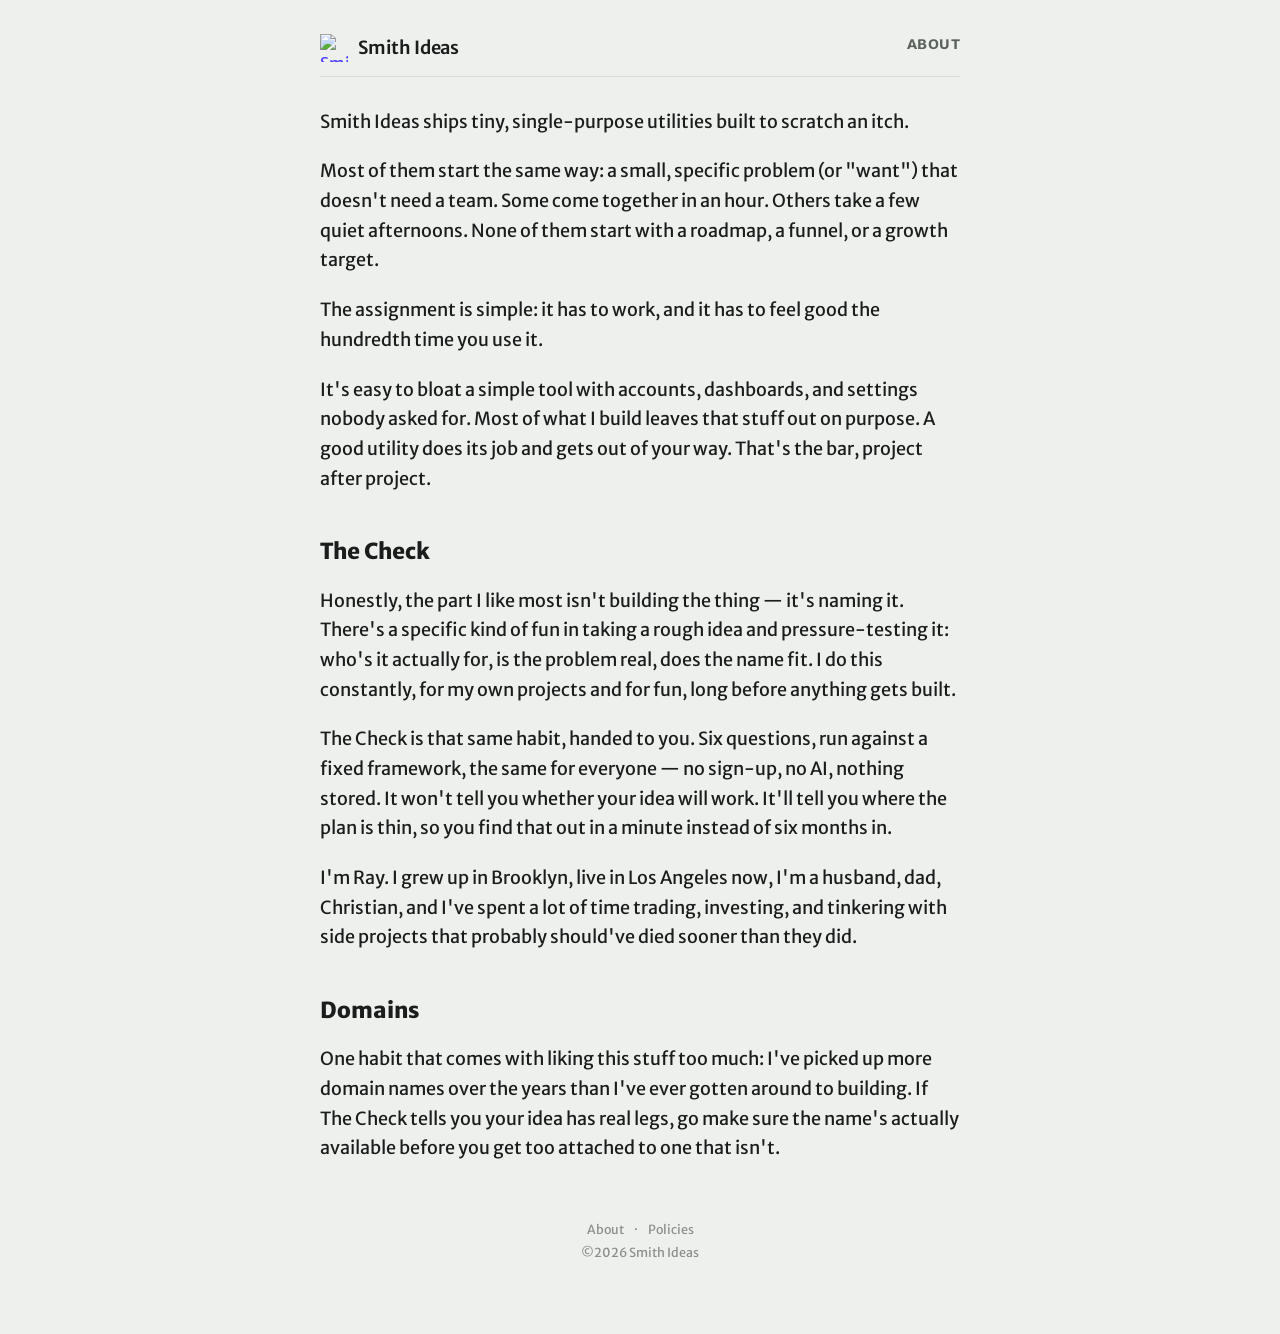
==== about.html @ cb79c031 "Add files via upload" ====
<!DOCTYPE html>
<html lang="en">
<head>
<meta charset="UTF-8">
<meta name="viewport" content="width=device-width, initial-scale=1.0">
<title>About — Smith Ideas</title>
<link rel="preconnect" href="https://fonts.googleapis.com">
<link rel="preconnect" href="https://fonts.gstatic.com" crossorigin>
<link href="https://fonts.googleapis.com/css2?family=Merriweather+Sans:ital,wght@0,400;0,500;0,600;0,700;0,800;1,400&display=swap" rel="stylesheet">
<link rel="icon" type="image/png" href="assets/logo.png">
<link rel="stylesheet" href="style.css">
</head>
<body>
<div class="wrap">

  <header class="site-header">
    <div class="brand">
      <a href="index.html" style="display:flex; align-items:center; gap:10px;">
        <img src="assets/logo.png" alt="Smith Ideas" class="brand-mark">
        <span class="brand-name">Smith Ideas</span>
      </a>
    </div>
    <nav class="site-nav">
      <ul>
        <li><a href="about.html">About</a></li>
      </ul>
    </nav>
  </header>
  <hr class="site-hr">

  <p>Smith Ideas ships tiny, single‑purpose utilities built to scratch an itch.</p>

  <p>Most of them start the same way: a small, specific problem (or "want") that doesn't need a team. Some come together in an hour. Others take a few quiet afternoons. None of them start with a roadmap, a funnel, or a growth target.</p>

  <p>The assignment is simple: it has to work, and it has to feel good the hundredth time you use it.</p>

  <p>It's easy to bloat a simple tool with accounts, dashboards, and settings nobody asked for. Most of what I build leaves that stuff out on purpose. A good utility does its job and gets out of your way. That's the bar, project after project.</p>

  <h2>The Check</h2>

  <p>Honestly, the part I like most isn't building the thing — it's naming it. There's a specific kind of fun in taking a rough idea and pressure-testing it: who's it actually for, is the problem real, does the name fit. I do this constantly, for my own projects and for fun, long before anything gets built.</p>

  <p>The Check is that same habit, handed to you. Six questions, run against a fixed framework, the same for everyone — no sign-up, no AI, nothing stored. It won't tell you whether your idea will work. It'll tell you where the plan is thin, so you find that out in a minute instead of six months in.</p>

  <p>I'm Ray. I grew up in Brooklyn, live in Los Angeles now, I'm a husband, dad, Christian, and I've spent a lot of time trading, investing, and tinkering with side projects that probably should've died sooner than they did.</p>

  <h2>Domains</h2>

  <p>One habit that comes with liking this stuff too much: I've picked up more domain names over the years than I've ever gotten around to building. If The Check tells you your idea has real legs, go make sure the name's actually available before you get too attached to one that isn't.</p>

  <footer class="site-footer">
    <a href="about.html">About</a>
    <span class="footer-dot">·</span>
    <a href="policies.html">Policies</a>
    <br>
    ©2026 <a href="index.html">Smith Ideas</a>
  </footer>

</div>
</body>
</html>
---- style.css ----
/* ============================================================
   Smith Ideas — shared site stylesheet
   Warm/plum system, matching Backstage's established identity
   ============================================================ */

:root{
  --paper: #EEF0EE;
  --card: #FFFFFF;
  --ink: #1A1D1B;
  --muted: #5B615C;
  --faint: #8A9089;
  --line: #D9DCD6;

  --accent: #4b3cff;
  --accent-dark: #3a2ecc;
  --accent-soft: #EBE8FF;

  --good: #16A34A;
  --warn: #F59E0B;
  --bad: #DC2626;

  --font-body: 'Merriweather Sans', system-ui, sans-serif;
}

*{ box-sizing: border-box; }
body{
  margin: 0;
  background: var(--paper);
  color: var(--ink);
  font-family: var(--font-body);
  line-height: 1.65;
  -webkit-font-smoothing: antialiased;
}
a{ color: var(--accent); text-decoration: none; }
a:hover{ color: var(--accent-dark); text-decoration: underline; text-underline-offset: 2px; }
button{ font-family: inherit; cursor: pointer; }
:focus-visible{ outline: 2px solid var(--accent); outline-offset: 2px; }

.wrap{ max-width: 680px; margin: 0 auto; padding: 0 20px 70px; }

/* ---------- Header ---------- */
header.site-header{
  display: flex; align-items: center; justify-content: space-between;
  padding: 28px 0 8px;
}
.brand{ display: flex; align-items: center; gap: 10px; }
.brand-mark{
  width: 28px; height: 28px; object-fit: contain; flex-shrink: 0;
  transition: transform .18s ease;
}
.brand-mark:hover{ transform: scale(1.12); }
.brand-name{ font-family: var(--font-body); font-weight: 600; font-size: 18px; letter-spacing: -0.01em; color: var(--ink); }

nav.site-nav ul{ display: flex; gap: 20px; list-style: none; margin: 0; padding: 0; }
nav.site-nav a{ font-family: var(--font-body); font-variant-caps: all-small-caps; font-size: 15px; font-weight: 700; letter-spacing: 0.4px; color: var(--muted); }
nav.site-nav a:hover{ color: var(--accent); }

hr.site-hr{ border: none; border-top: 1px solid var(--line); margin: 0 0 30px; }

/* ---------- Generic content elements ---------- */
.eyebrow{
  font-family: var(--font-body); font-variant-caps: all-small-caps; font-size: 15px; font-weight: 700; letter-spacing: 0.4px;
  color: var(--accent); margin-bottom: 14px;
}
h1{ font-family: var(--font-body); font-size: clamp(28px, 6vw, 38px); font-weight: 800; letter-spacing: -0.01em; line-height: 1.25; margin: 0 0 16px; }
h2{ font-family: var(--font-body); font-size: 22px; font-weight: 800; margin: 40px 0 16px; }
h1 u{ text-decoration-color: var(--accent); text-decoration-thickness: 3px; text-underline-offset: 4px; }

@keyframes shake-word {
  0%, 90%, 100% { transform: translateX(0) rotate(0); }
  91% { transform: translateX(-3px) rotate(-2deg); }
  92% { transform: translateX(3px) rotate(2deg); }
  93% { transform: translateX(-3px) rotate(-2deg); }
  94% { transform: translateX(3px) rotate(2deg); }
  95% { transform: translateX(-2px) rotate(-1deg); }
  96% { transform: translateX(2px) rotate(1deg); }
  97%, 98%, 99% { transform: translateX(0) rotate(0); }
}
.shake-word{
  display: inline-block;
  animation: shake-word 6s ease-in-out infinite;
}

p{ font-size: 18px; margin: 0 0 20px; }
p.lede{ font-size: 18px; color: var(--muted); max-width: 520px; }

/* Content lists (Reality check bullets, Next steps, Benefits, etc.) —
   these previously had no explicit sizing and fell back to a smaller
   browser default, which is why they read smaller than surrounding text.
   .steps and .opt-list keep their own explicit rules below, which win
   on specificity over this general one. */
.wrap ul, .wrap ol{ font-size: 18px; line-height: 1.65; margin: 0 0 20px; padding-left: 26px; }
.wrap ul li, .wrap ol li{ margin-bottom: 10px; }
p.small{ font-size: 13.5px; color: var(--muted); }

.card{
  background: var(--card); border: 1px solid var(--line); border-radius: 3px;
  padding: 34px 32px; margin-top: 20px; box-shadow: 0 24px 60px -36px rgba(26,29,27,0.3);
}
.card iframe{ width: 100% !important; height: auto !important; min-height: 420px !important; max-height: none !important; }

.field{ margin-bottom: 16px; }
.field label{
  display: block; font-family: var(--font-body); font-variant-caps: all-small-caps; font-size: 14px; font-weight: 700;
  letter-spacing: 0.3px; color: var(--muted); margin-bottom: 8px;
}
input[type=text], input[type=email], textarea{
  width: 100%; font-family: var(--font-body); font-size: 16px; color: var(--ink);
  background: var(--paper); border: 1.5px solid var(--line); border-radius: 8px;
  padding: 12px 14px; line-height: 1.5;
}
textarea{ min-height: 110px; resize: vertical; }
input:focus, textarea:focus{ outline: none; border-color: var(--accent); box-shadow: 0 0 0 3px var(--accent-soft); }
.submit-btn{
  width: 100%; border: none; border-radius: 999px; padding: 15px 26px;
  font-family: var(--font-body); font-weight: 700; font-size: 13.5px; letter-spacing: 0.4px;
  text-transform: uppercase; background: var(--accent); color: #fff; margin-top: 4px;
}
.submit-btn:hover{ background: var(--accent-dark); }

.char-counter{ font-family: var(--font-body); font-size: 12px; color: var(--faint); text-align: right; margin: 0 0 10px; }
.char-counter.warn{ color: var(--warn); font-weight: 700; }
.char-counter.over{ color: var(--bad); font-weight: 700; }

.btn{
  display: inline-block; border: none; border-radius: 999px; padding: 15px 26px;
  font-family: var(--font-body); font-weight: 700; font-size: 13.5px; letter-spacing: 0.4px;
  text-transform: uppercase; background: var(--accent); color: #fff;
  transition: background .15s ease;
}
.btn:hover{ background: var(--accent-dark); color: #fff; text-decoration: none; }

.whitelist-note{
  display: flex; gap: 10px; align-items: flex-start; background: var(--accent-soft);
  border: 1px dashed rgba(91,58,92,0.35); border-radius: 9px; padding: 14px 16px;
  margin-top: 20px; font-size: 13.5px; color: var(--ink);
}
.whitelist-note b{ color: var(--accent-dark); }

.steps{ list-style: none; padding: 0; margin: 0; display: flex; flex-direction: column; gap: 14px; }
.steps li{ display: flex; gap: 12px; font-size: 18px; color: var(--ink); }
.steps .num{ font-family: var(--font-body); font-weight: 700; color: var(--accent); flex-shrink: 0; }

.placeholder-note{
  background: #FFF7ED; border: 1px dashed #B8860B66; border-radius: 9px; padding: 14px 16px;
  font-size: 13px; color: var(--muted); margin: 20px 0;
}

/* ---------- Footer ---------- */
/* ---------- Quiz: progress bar ---------- */
.quiz-meta{ display:flex; align-items:center; justify-content:space-between; font-family: var(--font-body); font-size:12px; color: var(--faint); margin-bottom:10px; }
.progress-track{ display:flex; gap:6px; }
.progress-seg{ height:4px; flex:1; border-radius:99px; background: var(--line); }
.progress-seg.done{ background: var(--ink); }

/* ---------- Quiz: question options ---------- */
.q-category{ font-family: var(--font-body); font-variant-caps: all-small-caps; font-size:15px; font-weight:700; letter-spacing:0.3px; color: var(--accent); margin: 30px 0 6px; }
.q-prompt{ font-size: 26px; font-weight:800; margin: 0 0 24px; line-height:1.3; }
.opt-list{ display:flex; flex-direction:column; gap:10px; }
.opt-btn{
  display:flex; align-items:center; gap:12px; width:100%; text-align:left; font-size:16px;
  border:1.5px solid var(--line); background: var(--card); color: var(--ink);
  border-radius:10px; padding:14px 16px; transition: border-color .15s ease;
}
.opt-btn:hover{ border-color: var(--accent); }
.opt-btn.selected{ background: var(--ink); border-color: var(--ink); color: var(--paper); }
.opt-dot{ width:16px; height:16px; border-radius:50%; border:1.5px solid var(--faint); flex-shrink:0; display:flex; align-items:center; justify-content:center; }
.opt-btn.selected .opt-dot{ border-color: var(--paper); }
.opt-dot-fill{ width:7px; height:7px; border-radius:50%; background: var(--paper); display:none; }
.opt-btn.selected .opt-dot-fill{ display:block; }
.opt-text-input{
  margin-top:8px; width:100%; font-family: var(--font-body); font-size:15px; color: var(--ink);
  background: var(--card); border:1.5px solid var(--line); border-radius:9px; padding:12px 14px;
}
.opt-text-input:focus{ outline:none; border-color: var(--accent); }

.quiz-nav{ display:flex; align-items:center; justify-content:space-between; gap:16px; border-top:1px solid var(--line); padding-top:22px; margin-top:34px; }
.link-btn{ background:none; border:none; font-family: var(--font-body); font-size:13px; color: var(--muted); cursor:pointer; }
.link-btn:hover{ color: var(--accent); }
.btn:disabled{ opacity:.4; cursor:not-allowed; background: var(--accent); }

/* ---------- Results ---------- */
.cat-grid{ border:1px solid var(--line); border-radius:12px; overflow:hidden; margin-top:24px; }
.cat-row{ display:flex; align-items:center; justify-content:space-between; padding:14px 18px; border-bottom:1px solid var(--line); }
.cat-row:last-child{ border-bottom:none; }
.cat-row-label{ font-weight:600; }
.cat-row-status{ display:flex; align-items:center; gap:9px; }
.cat-row-status span.status-text{ font-size:14px; color: var(--muted); }
.cat-row.flagged .status-text{ color: var(--ink); font-weight:600; }
.status-dot{ width:9px; height:9px; border-radius:50%; flex-shrink:0; }
.status-dot.green{ background: var(--good); }
.status-dot.yellow{ background: var(--warn); }
.status-dot.red{ background: var(--bad); }

.risk-box{ background: var(--ink); color: var(--paper); border-radius:12px; padding:22px 24px; margin-top:22px; }
.risk-eyebrow{ font-family: var(--font-body); font-variant-caps: all-small-caps; font-size:15px; font-weight:700; letter-spacing:0.3px; color: rgba(238,240,238,0.75); margin-bottom:10px; }
.risk-text{ font-size:17px; line-height:1.6; }

.notes-title{ font-family: var(--font-body); font-variant-caps: all-small-caps; font-size:15px; font-weight:700; letter-spacing:0.3px; color: var(--faint); margin: 30px 0 12px; }
.note-card{ border:1px solid var(--line); background: var(--card); border-radius:10px; padding:14px 16px; margin-bottom:10px; }
.note-card-head{ display:flex; align-items:center; gap:9px; margin-bottom:6px; font-weight:600; font-size:14.5px; }
.note-card p{ margin:0; font-size:14.5px; color: var(--muted); }

.upsell-box{ border:1px solid var(--line); border-radius:12px; padding:26px 28px; margin-top:36px; }
.upsell-box h2{ margin-top:0; }

.domain-row{
  display:flex; align-items:center; justify-content:space-between; gap:16px;
  padding:14px 0; border-bottom:1px solid var(--line);
}
.domain-row:last-of-type{ border-bottom:none; }
.domain-name{ font-family: var(--font-body); font-size:16px; font-weight:700; color: var(--ink); }
.btn-small{ padding:9px 18px; font-size:12px; flex-shrink:0; }

/* ---------- Footer ---------- */
footer.site-footer{
  text-align: center; margin-top: 56px; font-size: 12.5px; color: var(--faint); line-height: 1.8;
}
footer.site-footer a{ color: var(--faint); }
footer.site-footer a:hover{ color: var(--muted); }
.footer-dot{ margin: 0 8px; }
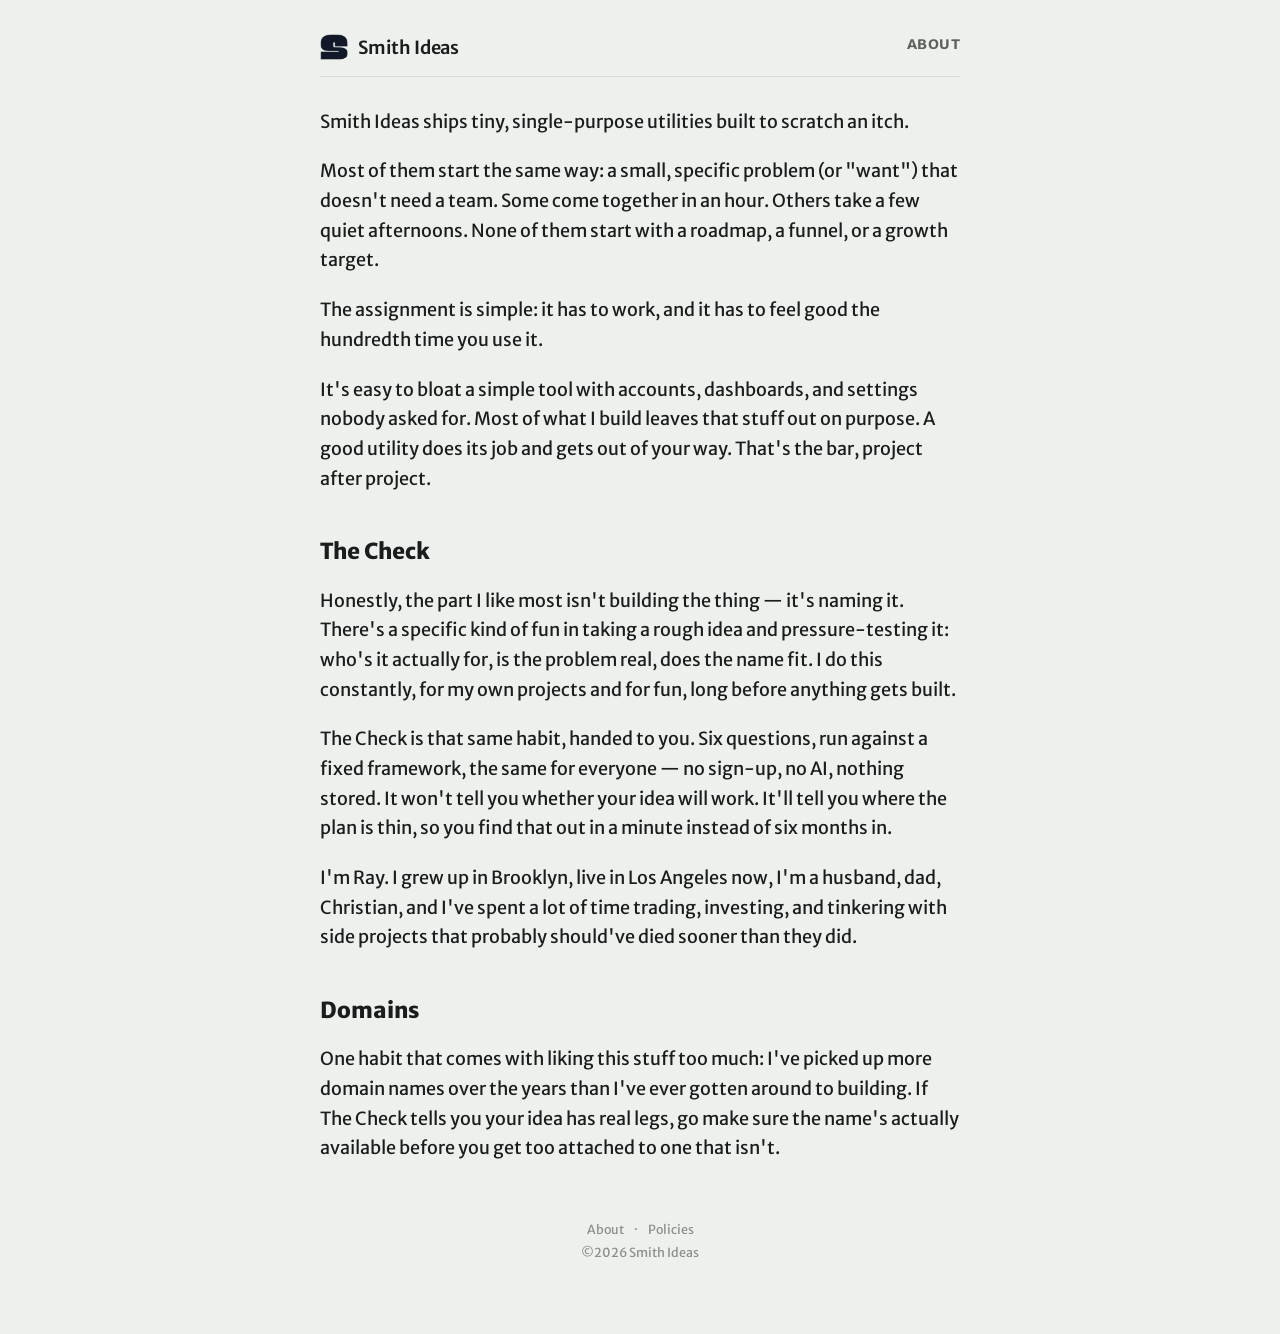
==== commit 3e2e5415: "Add files via upload" ====
--- a/about.html
+++ b/about.html
@@ -7,7 +7,7 @@
 <link rel="preconnect" href="https://fonts.googleapis.com">
 <link rel="preconnect" href="https://fonts.gstatic.com" crossorigin>
 <link href="https://fonts.googleapis.com/css2?family=Merriweather+Sans:ital,wght@0,400;0,500;0,600;0,700;0,800;1,400&display=swap" rel="stylesheet">
-<link rel="icon" type="image/png" href="assets/logo.png">
+<link rel="icon" type="image/png" href="logo.png">
 <link rel="stylesheet" href="style.css">
 </head>
 <body>
@@ -16,7 +16,7 @@
   <header class="site-header">
     <div class="brand">
       <a href="index.html" style="display:flex; align-items:center; gap:10px;">
-        <img src="assets/logo.png" alt="Smith Ideas" class="brand-mark">
+        <img src="logo.png" alt="Smith Ideas" class="brand-mark">
         <span class="brand-name">Smith Ideas</span>
       </a>
     </div>
